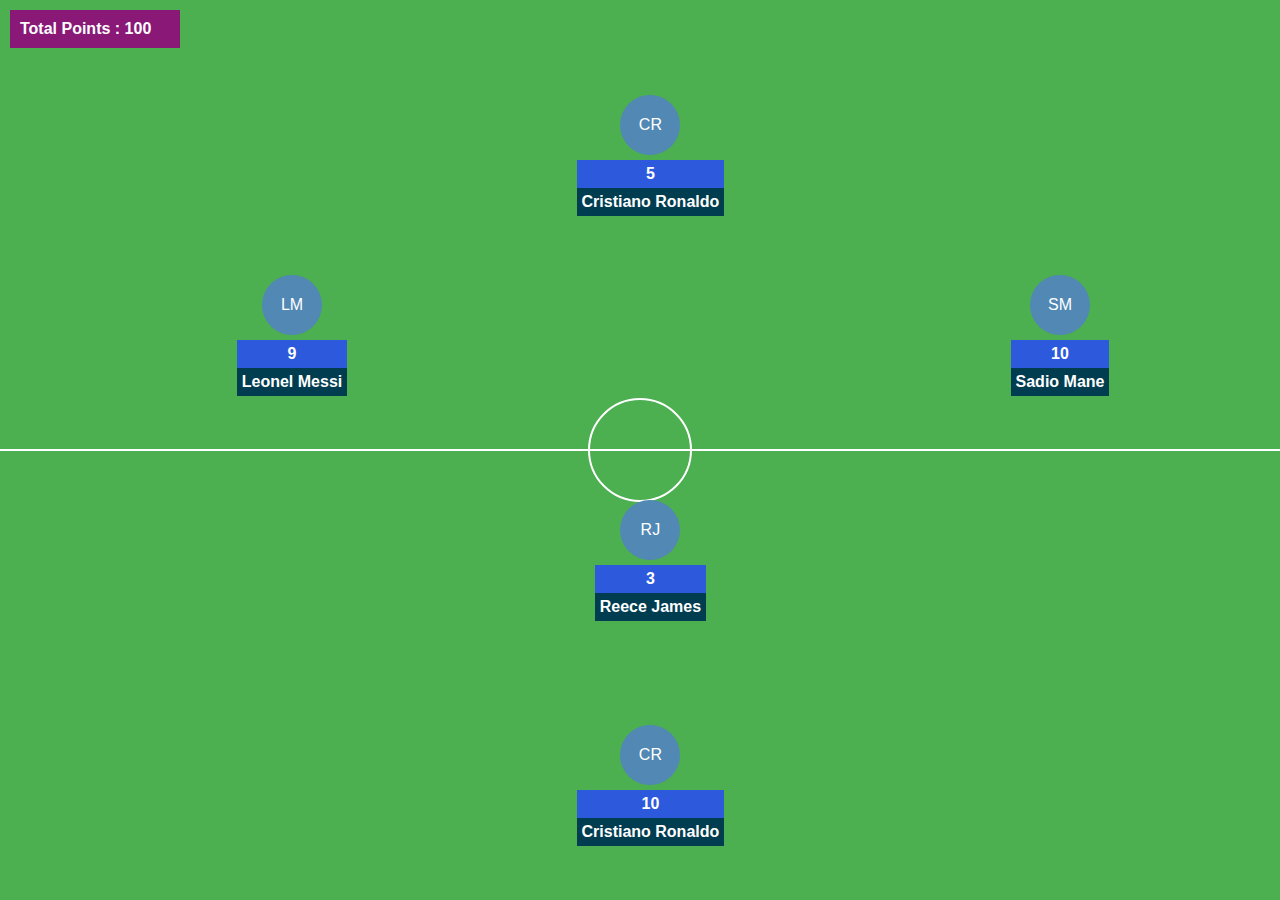
==== points/points.html @ 6372b713 "Add player points view." ====
<!DOCTYPE html>
<html lang="en">
  <head>
    <meta charset="UTF-8" />
    <meta name="viewport" content="width=device-width, initial-scale=1.0" />
    <link rel="stylesheet" href="points.css" />
    <title>Fantasy Football App</title>
  </head>
  <body>
    <div id="container">
      <div id="football-field">
        <div class="total-points" style="left: 13%; top: 15%">
          <span>Total Points : 100</span>
        </div>
        <div class="player" style="left: 43%; top: 10%">
          <div class="player-avatar"></div>
          <div class="player-detail">
            <div class="player-points">5</div>
            <div class="player-fullname">Cristiano Ronaldo</div>
          </div>
        </div>
        <div class="player" style="left: 15%; top: 30%">
          <div class="player-avatar"></div>
          <div class="player-detail">
            <div class="player-points">9</div>
            <div class="player-fullname">Leonel Messi</div>
          </div>
        </div>
        <div class="player" style="left: 75%; top: 30%">
          <div class="player-avatar"></div>
          <div class="player-detail">
            <div class="player-points">10</div>
            <div class="player-fullname">Sadio Mane</div>
          </div>
        </div>
        <div class="player" style="left: 43%; top: 55%">
          <div class="player-avatar"></div>
          <div class="player-detail">
            <div class="player-points">3</div>
            <div class="player-fullname">Reece James</div>
          </div>
        </div>
        <div class="player" style="left: 43%; top: 80%">
          <div class="player-avatar"></div>
          <div class="player-detail">
            <div class="player-points">10</div>
            <div class="player-fullname">Cristiano Ronaldo</div>
          </div>
        </div>
      </div>
    </div>

    <script src="points.js"></script>
  </body>
</html>
---- points/points.css ----
body {
  font-family: "Arial", sans-serif;
  margin: 0;
  padding: 0;
  display: flex;
  flex-direction: column;
  height: 100vh;
}

#container {
  display: flex;
  flex: 1;
  height: 100vh;
}

#football-field {
  flex: 1;
  background-color: #4caf50;
  position: relative;
  overflow: hidden;
  height: 100%;
}

#football-field::before {
  content: "";
  position: absolute;
  width: 100px;
  height: 100px;
  border: 2px solid #fff;
  border-radius: 50%;
  top: 50%;
  left: 50%;
  transform: translate(-50%, -50%);
}

#football-field::after {
  content: "";
  position: absolute;
  width: 100%;
  height: 2px;
  background-color: #fff;
  top: 50%;
  left: 0;
  transform: translateY(-50%);
}

.goal-post {
  position: absolute;
  background-color: #fff;
  width: 15%;
  height: 2%;
}

.goal-post.left {
  top: 0;
  left: 42.5%;
  transform: translateX(-50%);
}

.goal-post.right {
  bottom: 0;
  right: 42.5%;
  transform: translateX(50%);
}

.player {
  position: absolute;
  height: 150px;
  width: 200px;
  color: #fff;
  display: flex;
  flex-direction: column;
  align-items: center;
}

.player-avatar {
  width: 60px;
  height: 60px;
  background-color: rgb(81, 136, 180);
  color: #fff;
  text-align: center;
  line-height: 60px;
  cursor: pointer;
  border-radius: 50%;
  margin: 5px;
}

.player-detail {
  display: flex;
  flex-direction: column;
}
.player-points {
  background-color: rgb(45, 89, 221);
  padding: 5px;
  color: white;
  font-weight: 600;
  text-align: center;
}
.player-fullname {
  background-color: rgb(0, 61, 80);
  color: white;
  font-weight: 600;
  padding: 5px;
}
.delete-btn {
  position: absolute;
  top: 0;
  right: 0;
  background-color: #ff5050;
  color: #fff;
  border: none;
  border-radius: 50%;
  width: 20px;
  height: 20px;
  cursor: pointer;
}

.total-points {
  font-weight: 600;
  color: white;
  background-color: rgb(137, 24, 118);
  width: 150px;
  padding: 10px;
  margin: 10px;
}
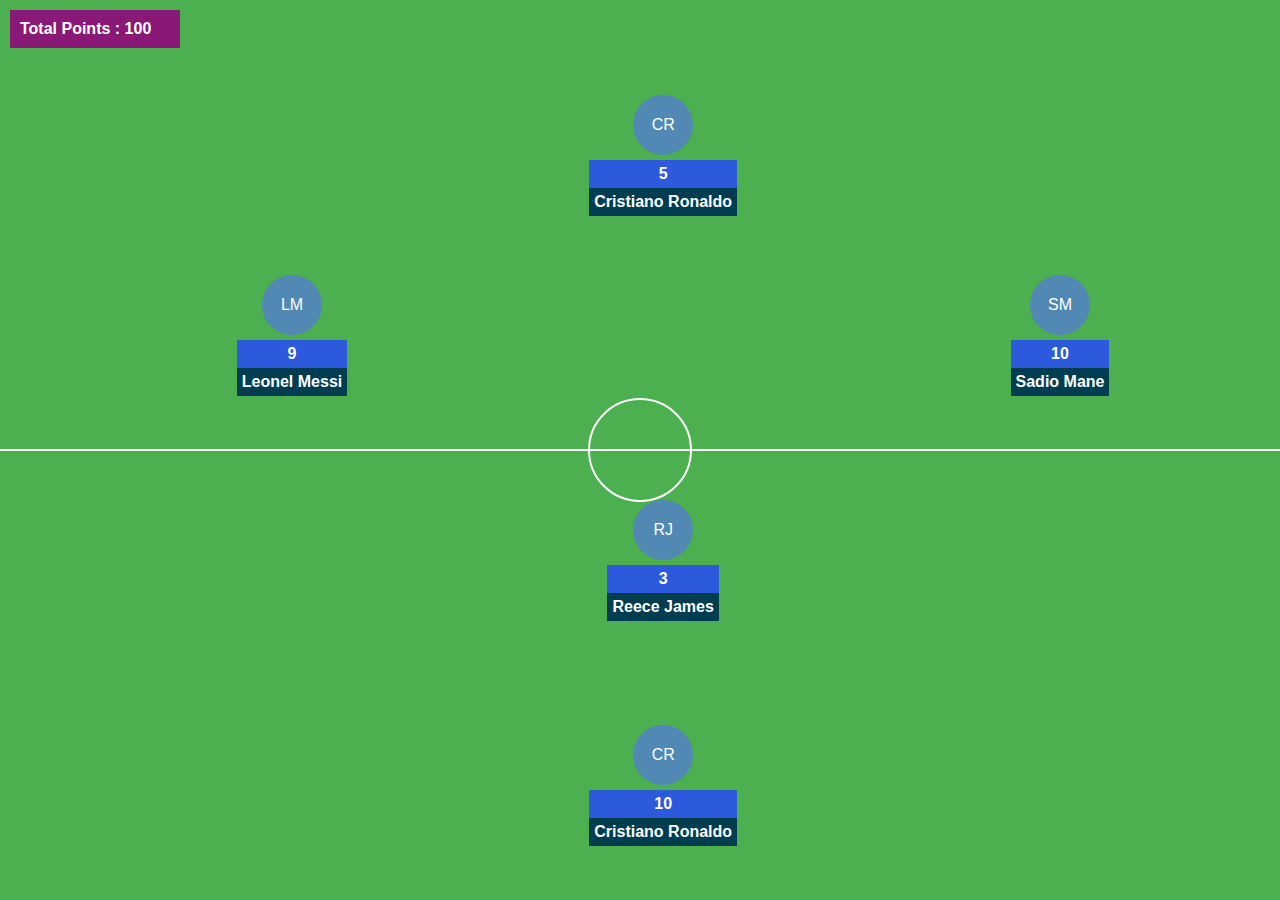
==== commit cea2df33: "fix player poinst style." ====
--- a/points/points.html
+++ b/points/points.html
@@ -12,7 +12,7 @@
         <div class="total-points" style="left: 13%; top: 15%">
           <span>Total Points : 100</span>
         </div>
-        <div class="player" style="left: 43%; top: 10%">
+        <div class="player" style="left: 44%; top: 10%">
           <div class="player-avatar"></div>
           <div class="player-detail">
             <div class="player-points">5</div>
@@ -33,14 +33,14 @@
             <div class="player-fullname">Sadio Mane</div>
           </div>
         </div>
-        <div class="player" style="left: 43%; top: 55%">
+        <div class="player" style="left: 44%; top: 55%">
           <div class="player-avatar"></div>
           <div class="player-detail">
             <div class="player-points">3</div>
             <div class="player-fullname">Reece James</div>
           </div>
         </div>
-        <div class="player" style="left: 43%; top: 80%">
+        <div class="player" style="left: 44%; top: 80%">
           <div class="player-avatar"></div>
           <div class="player-detail">
             <div class="player-points">10</div>
